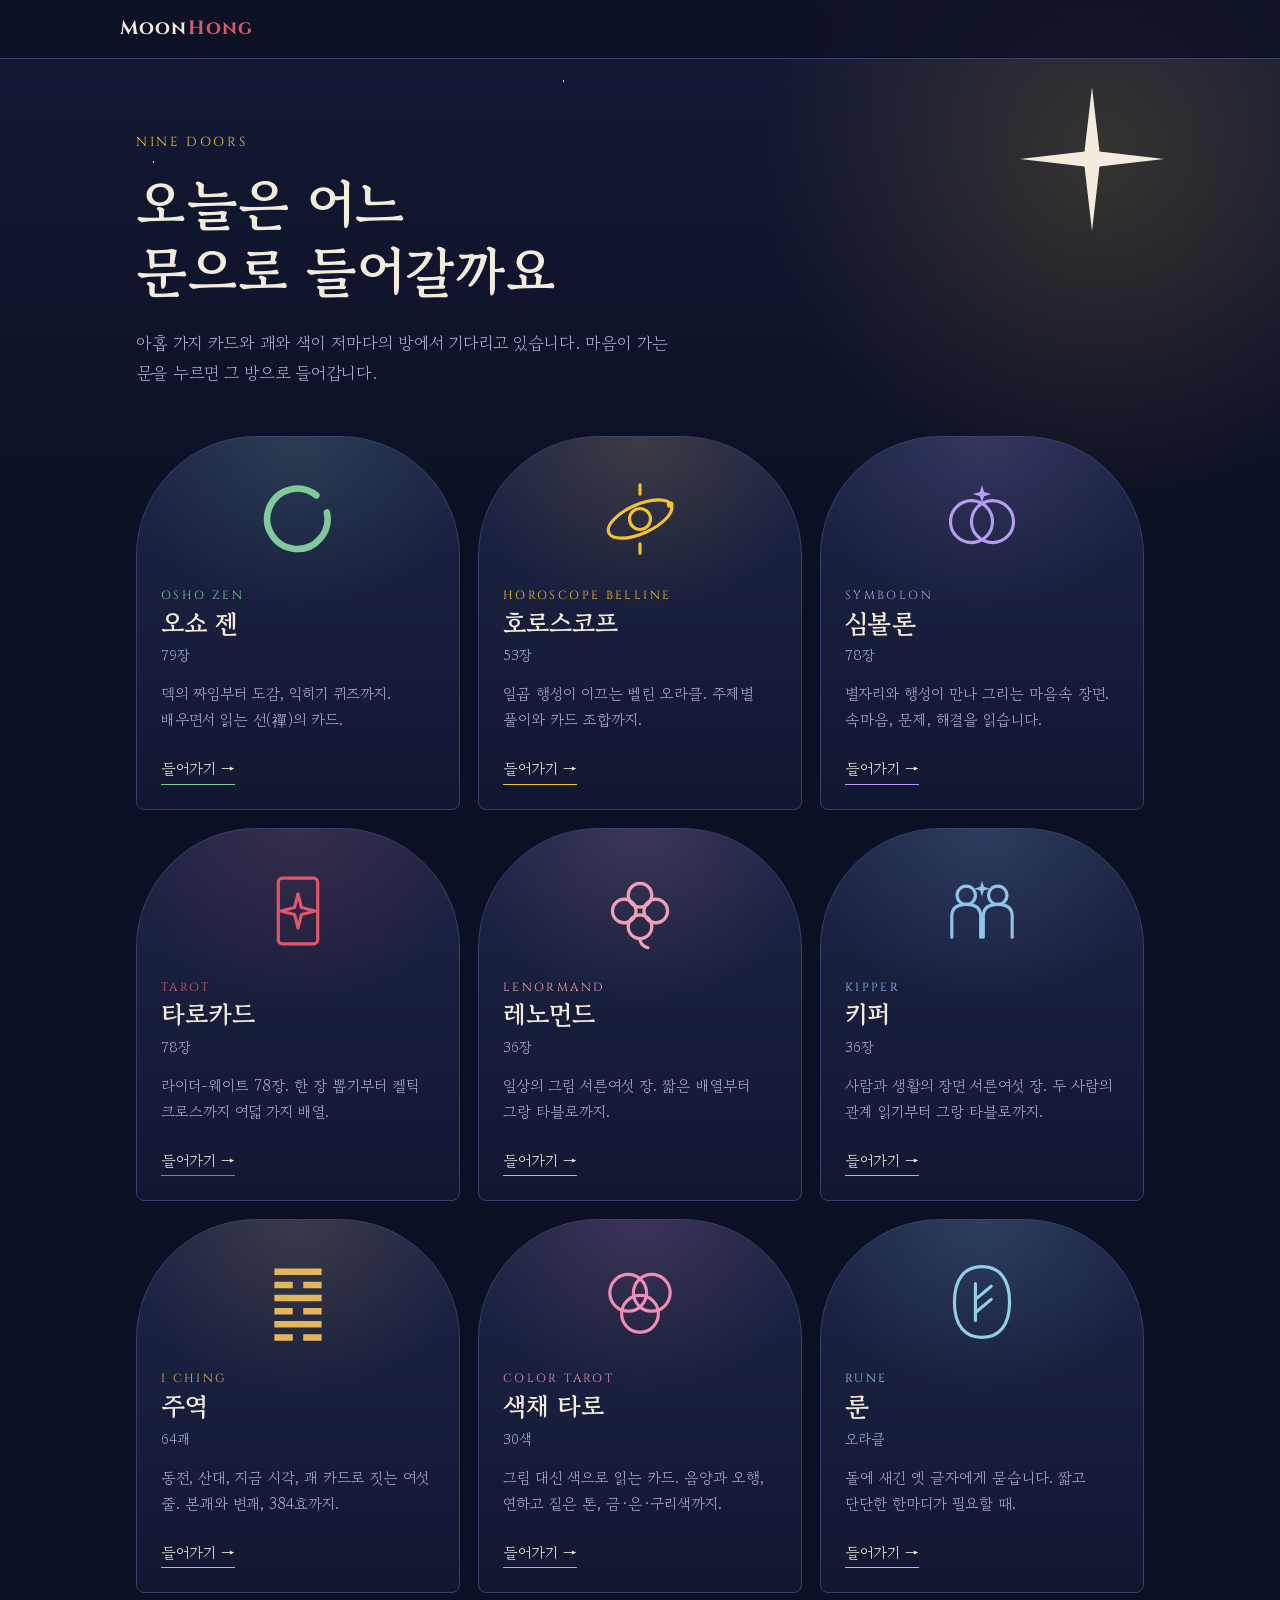
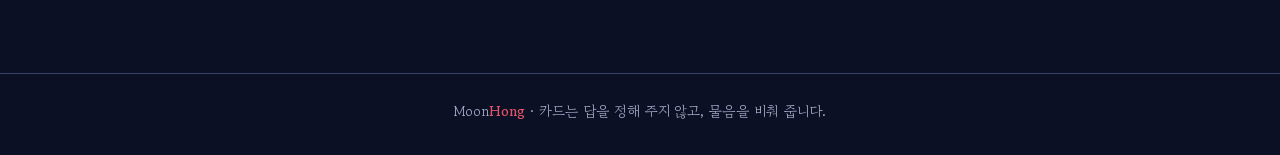
==== index.html @ 24539b1f "Add a ninth door for the color tarot site Co-Authored-By: Claude Opus 5.5 <noreply@anthropic.com>" ====
<!doctype html>
<html lang="ko">
<head>
<meta charset="utf-8">
<meta name="viewport" content="width=device-width, initial-scale=1">
<title>MoonHong</title>
<meta name="description" content="오쇼 젠, 호로스코프, 심볼론, 타로, 레노먼드, 키퍼, 주역, 색채 타로, 룬. MoonHong의 점술 사이트 아홉 곳으로 들어가는 문.">
<link rel="icon" href="favicon.svg" type="image/svg+xml">
<link rel="preconnect" href="https://fonts.googleapis.com">
<link rel="preconnect" href="https://fonts.gstatic.com" crossorigin>
<link href="https://fonts.googleapis.com/css2?family=Cinzel:wght@500;700&family=Gowun+Batang:wght@400;700&display=swap" rel="stylesheet">
<link rel="stylesheet" href="style.css">
</head>
<body>
<div class="sky" aria-hidden="true"></div>

<header class="top">
  <a class="brand" href="./">Moon<b>Hong</b></a>
</header>

<main>
  <section class="intro">
    <p class="eyebrow">Nine Doors</p>
    <h1>오늘은 어느 문으로 들어갈까요</h1>
    <p class="lead">아홉 가지 카드와 괘와 색이 저마다의 방에서 기다리고 있습니다. 마음이 가는 문을 누르면 그 방으로 들어갑니다.</p>
  </section>

  <ul class="doors">
    <li>
      <a class="door" style="--accent: var(--leaf)" href="https://moonhong1164.github.io/MoonHongOshoZen/">
        <svg class="glyph" viewBox="0 0 64 64" aria-hidden="true">
          <path d="M46 14a23 23 0 1 0 8 13" stroke-width="5"/>
        </svg>
        <span class="en">Osho Zen</span>
        <strong>오쇼 젠</strong>
        <span class="count">79장</span>
        <p>덱의 짜임부터 도감, 익히기 퀴즈까지. 배우면서 읽는 선(禪)의 카드.</p>
        <span class="enter">들어가기 <i>→</i></span>
      </a>
    </li>
    <li>
      <a class="door" style="--accent: var(--star)" href="https://moonhong1164.github.io/MoonHongBELLINE/">
        <svg class="glyph" viewBox="0 0 64 64" aria-hidden="true">
          <circle cx="32" cy="32" r="8"/>
          <ellipse cx="32" cy="32" rx="26" ry="11" transform="rotate(-24 32 32)"/>
          <circle cx="55" cy="21" r="2.6" class="fill"/>
          <path d="M32 6v7M32 51v7"/>
        </svg>
        <span class="en">Horoscope Belline</span>
        <strong>호로스코프</strong>
        <span class="count">53장</span>
        <p>일곱 행성이 이끄는 벨린 오라클. 주제별 풀이와 카드 조합까지.</p>
        <span class="enter">들어가기 <i>→</i></span>
      </a>
    </li>
    <li>
      <a class="door" style="--accent: var(--violet)" href="https://moonhong1164.github.io/MoonHongSimbolon/">
        <svg class="glyph" viewBox="0 0 64 64" aria-hidden="true">
          <circle cx="24" cy="34" r="16"/>
          <circle cx="40" cy="34" r="16"/>
          <path d="M32 6l1.6 5.4L39 13l-5.4 1.6L32 20l-1.6-5.4L25 13l5.4-1.6z" class="fill"/>
        </svg>
        <span class="en">Symbolon</span>
        <strong>심볼론</strong>
        <span class="count">78장</span>
        <p>별자리와 행성이 만나 그리는 마음속 장면. 속마음, 문제, 해결을 읽습니다.</p>
        <span class="enter">들어가기 <i>→</i></span>
      </a>
    </li>
    <li>
      <a class="door" style="--accent: var(--hong)" href="https://moonhong1164.github.io/MoonHongUniTarot/">
        <svg class="glyph" viewBox="0 0 64 64" aria-hidden="true">
          <rect x="17" y="7" width="30" height="50" rx="3"/>
          <path d="M32 19l2.6 10.4L45 32l-10.4 2.6L32 45l-2.6-10.4L19 32l10.4-2.6z"/>
        </svg>
        <span class="en">Tarot</span>
        <strong>타로카드</strong>
        <span class="count">78장</span>
        <p>라이더-웨이트 78장. 한 장 뽑기부터 켈틱 크로스까지 여덟 가지 배열.</p>
        <span class="enter">들어가기 <i>→</i></span>
      </a>
    </li>
    <li>
      <a class="door" style="--accent: var(--rose)" href="https://moonhong1164.github.io/MoonHongLENORMAND/">
        <svg class="glyph" viewBox="0 0 64 64" aria-hidden="true">
          <circle cx="32" cy="20" r="9"/>
          <circle cx="20" cy="32" r="9"/>
          <circle cx="44" cy="32" r="9"/>
          <circle cx="32" cy="44" r="9"/>
          <path d="M32 53c0 4 2 6 6 7"/>
        </svg>
        <span class="en">Lenormand</span>
        <strong>레노먼드</strong>
        <span class="count">36장</span>
        <p>일상의 그림 서른여섯 장. 짧은 배열부터 그랑 타블로까지.</p>
        <span class="enter">들어가기 <i>→</i></span>
      </a>
    </li>
    <li>
      <a class="door" style="--accent: #8fc3ea" href="https://moonhong1164.github.io/MoonHongKIPPER/">
        <svg class="glyph" viewBox="0 0 64 64" aria-hidden="true">
          <circle cx="20" cy="20" r="7"/>
          <path d="M9 52V36q0-9 11-9t11 9v16"/>
          <circle cx="44" cy="20" r="7"/>
          <path d="M33 52V36q0-9 11-9t11 9v16"/>
          <path d="M32 9l1.4 4.6L38 15l-4.6 1.4L32 21l-1.4-4.6L26 15l4.6-1.4z" class="fill"/>
        </svg>
        <span class="en">Kipper</span>
        <strong>키퍼</strong>
        <span class="count">36장</span>
        <p>사람과 생활의 장면 서른여섯 장. 두 사람의 관계 읽기부터 그랑 타블로까지.</p>
        <span class="enter">들어가기 <i>→</i></span>
      </a>
    </li>
    <li>
      <a class="door" style="--accent: #e3b65a" href="https://moonhong1164.github.io/MoonHongICHING/">
        <svg class="glyph" viewBox="0 0 64 64" aria-hidden="true">
          <path d="M14 9h36M14 19h14M36 19h14M14 29h36M14 39h14M36 39h14M14 49h36M14 59h14M36 59h14" stroke-width="5" stroke-linecap="butt"/>
        </svg>
        <span class="en">I Ching</span>
        <strong>주역</strong>
        <span class="count">64괘</span>
        <p>동전, 산대, 지금 시각, 괘 카드로 짓는 여섯 줄. 본괘와 변괘, 384효까지.</p>
        <span class="enter">들어가기 <i>→</i></span>
      </a>
    </li>
    <li>
      <a class="door" style="--accent: #f08fb4" href="https://moonhong1164.github.io/MoonHongColor/">
        <svg class="glyph" viewBox="0 0 64 64" aria-hidden="true">
          <circle cx="23" cy="25" r="14"/>
          <circle cx="41" cy="25" r="14"/>
          <circle cx="32" cy="41" r="14"/>
        </svg>
        <span class="en">Color Tarot</span>
        <strong>색채 타로</strong>
        <span class="count">30색</span>
        <p>그림 대신 색으로 읽는 카드. 음양과 오행, 연하고 짙은 톤, 금·은·구리색까지.</p>
        <span class="enter">들어가기 <i>→</i></span>
      </a>
    </li>
    <li>
      <a class="door" style="--accent: var(--ice)" href="https://moonhong1164.github.io/MoonHongRUNE/">
        <svg class="glyph" viewBox="0 0 64 64" aria-hidden="true">
          <path d="M32 5c13 0 21 9 21 27S45 59 32 59 11 50 11 32 19 5 32 5z"/>
          <path d="M27 46V18M27 30l12-10M27 40l12-10"/>
        </svg>
        <span class="en">Rune</span>
        <strong>룬</strong>
        <span class="count">오라클</span>
        <p>돌에 새긴 옛 글자에게 묻습니다. 짧고 단단한 한마디가 필요할 때.</p>
        <span class="enter">들어가기 <i>→</i></span>
      </a>
    </li>
  </ul>
</main>

<footer class="foot">
  <p>Moon<b>Hong</b> · 카드는 답을 정해 주지 않고, 물음을 비춰 줍니다.</p>
</footer>
</body>
</html>
---- style.css ----
/* MoonHong 허브
 * 일곱 카드 사이트로 들어가는 문. 바탕과 글꼴은 MoonHong 시리즈의 밤하늘을 그대로 쓴다.
 */
:root {
  color-scheme: dark;
  --ink: #0c1024;
  --night: #141a36;
  --slate: #1f274a;
  --line: #36406a;
  --mist: #a9b0cf;
  --paper: #f3ecdc;
  --star: #f2c230;
  --hong: #e0566a;
  --leaf: #7fc99a;
  --violet: #b59cf0;
  --rose: #f0a0b8;
  --ice: #8fd0e8;

  --display: "Cinzel", "Gowun Batang", "Nanum Myeongjo", serif;
  --body: "Gowun Batang", "Nanum Myeongjo", "Batang", "Apple SD Gothic Neo", serif;
  --wrap: 1040px;
}

*, *::before, *::after { box-sizing: border-box; }

body {
  margin: 0; min-height: 100vh; display: flex; flex-direction: column;
  background: var(--ink); color: var(--paper);
  font-family: var(--body); font-size: 17px; line-height: 1.75;
  word-break: keep-all; overflow-wrap: anywhere; -webkit-font-smoothing: antialiased;
}

/* 밤하늘: 오른쪽 위의 네 갈래 별 */
.sky {
  position: absolute; top: 0; left: 0; right: 0; height: 900px; z-index: -1; pointer-events: none;
  background:
    url("data:image/svg+xml,%3Csvg xmlns='http://www.w3.org/2000/svg' viewBox='0 0 100 100'%3E%3Cpath d='M50 2l5 43 43 5-43 5-5 43-5-43-43-5 43-5z' fill='%23f3ecdc'/%3E%3C/svg%3E") right 10% top 84px / 150px 150px no-repeat,
    radial-gradient(circle at 86% 160px, rgba(242, 194, 48, .16) 0, transparent 340px),
    radial-gradient(1.2px 1.2px at 12% 18%, var(--paper) 50%, transparent 51%),
    radial-gradient(1px 1px at 27% 62%, var(--mist) 50%, transparent 51%),
    radial-gradient(1.4px 1.4px at 44% 9%, var(--paper) 50%, transparent 51%),
    radial-gradient(1px 1px at 58% 41%, var(--mist) 50%, transparent 51%),
    radial-gradient(1.2px 1.2px at 71% 77%, var(--paper) 50%, transparent 51%),
    radial-gradient(1px 1px at 8% 84%, var(--mist) 50%, transparent 51%),
    linear-gradient(180deg, var(--night), var(--ink) 60%);
}

a { color: inherit; }
:focus-visible { outline: 2px solid var(--star); outline-offset: 3px; border-radius: 4px; }

.top {
  padding: 12px max(16px, calc((100vw - var(--wrap)) / 2));
  border-bottom: 1px solid var(--line);
  background: rgba(12, 16, 36, .84);
}
.brand { font-family: var(--display); font-weight: 700; font-size: 1.2rem; letter-spacing: .06em; text-decoration: none; }
.brand b, .foot b { color: var(--hong); font-weight: 700; }

main { width: 100%; max-width: var(--wrap); margin: 0 auto; padding: 0 16px 80px; flex: 1; }

.intro { padding: 72px 0 48px; }
.eyebrow { margin: 0 0 16px; font-family: var(--display); font-size: .82rem; letter-spacing: .2em; text-transform: uppercase; color: var(--star); }
h1 { margin: 0 0 24px; font-size: clamp(2rem, 6vw, 3.4rem); line-height: 1.24; font-weight: 700; text-wrap: balance; max-width: 11em; }
.lead { margin: 0; max-width: 32em; color: var(--mist); }

/* ── 일곱 문 ──────────────────────── */
.doors { list-style: none; margin: 0; padding: 0; display: grid; grid-template-columns: repeat(3, minmax(0, 1fr)); gap: 18px; }
.doors li { display: flex; }

.door {
  position: relative; flex: 1; display: flex; flex-direction: column; align-items: flex-start;
  padding: 28px 24px 24px; text-decoration: none; overflow: hidden;
  border: 1px solid var(--line); border-radius: 120px 120px 8px 8px;
  background: linear-gradient(180deg, rgba(31, 39, 74, .9), rgba(20, 26, 54, .7));
  transition: border-color .25s, transform .25s, box-shadow .25s;
}
.door::before {
  content: ""; position: absolute; inset: 0 0 auto; height: 200px; pointer-events: none;
  background: radial-gradient(circle at 50% 0, color-mix(in srgb, var(--accent) 26%, transparent), transparent 70%);
  opacity: .55; transition: opacity .25s;
}
.door:hover, .door:focus-visible {
  border-color: var(--accent); transform: translateY(-4px);
  box-shadow: 0 18px 40px -22px var(--accent);
}
.door:hover::before, .door:focus-visible::before { opacity: 1; }

.glyph {
  position: relative; align-self: center; width: 84px; height: 84px; margin: 12px 0 24px;
  fill: none; stroke: var(--accent); stroke-width: 2.4; stroke-linecap: round; stroke-linejoin: round;
}
.glyph .fill { fill: var(--accent); stroke: none; }

.en { font-family: var(--display); font-size: .74rem; letter-spacing: .2em; text-transform: uppercase; color: var(--accent); }
.door strong { font-size: 1.6rem; line-height: 1.35; }
.count { margin-top: 2px; font-size: .9rem; color: var(--mist); }
.door p { margin: 14px 0 22px; font-size: .95rem; line-height: 1.7; color: var(--mist); }
.enter { margin-top: auto; font-size: .95rem; color: var(--paper); border-bottom: 1px solid var(--accent); padding-bottom: 2px; }
.enter i { display: inline-block; font-style: normal; transition: transform .25s; }
.door:hover .enter i, .door:focus-visible .enter i { transform: translateX(5px); }

.foot { padding: 24px 16px 32px; text-align: center; font-size: .9rem; color: var(--mist); border-top: 1px solid var(--line); }
.foot p { margin: 0; }

@media (max-width: 860px) { .doors { grid-template-columns: repeat(2, minmax(0, 1fr)); } }
@media (max-width: 540px) {
  .intro { padding: 48px 0 36px; }
  .doors { grid-template-columns: 1fr; }
  .door { border-radius: 8px; flex-direction: row; flex-wrap: wrap; align-items: center; column-gap: 16px; padding: 20px; }
  .glyph { width: 56px; height: 56px; margin: 0; grid-row: span 2; }
  .door .en, .door .count { display: none; }
  .door p { flex-basis: 100%; margin: 12px 0 14px; }
  .enter { margin-top: 0; }
}
@media (prefers-reduced-motion: reduce) { .door, .enter i { transition: none; } .door:hover { transform: none; } }
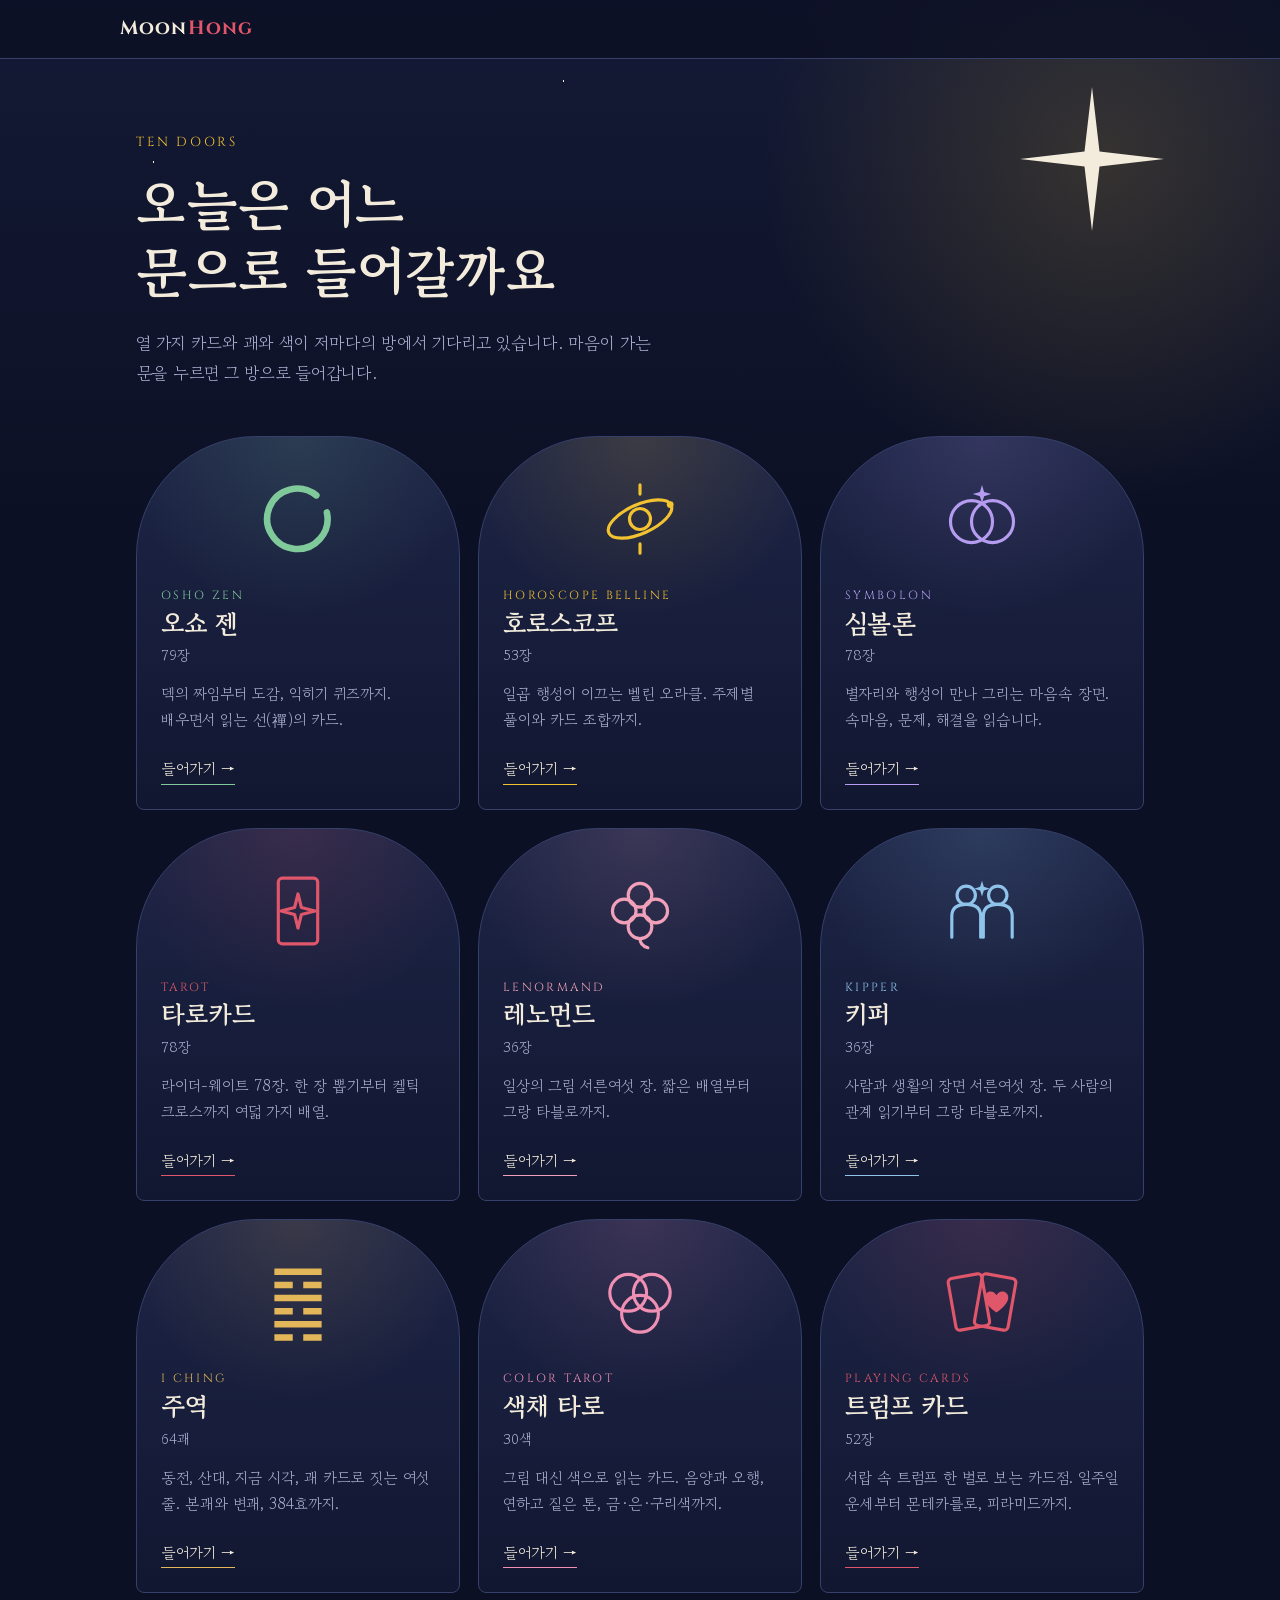
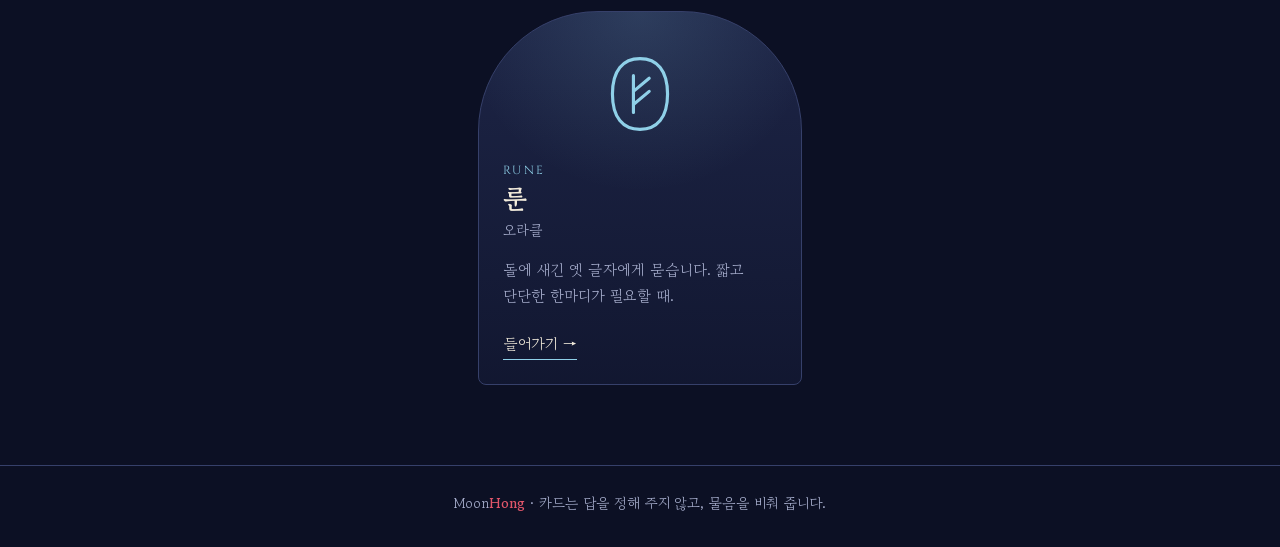
==== commit 0c113d27: "Add a tenth door for the playing-card site Center a lone last door when the grid has three columns. " ====
--- a/index.html
+++ b/index.html
@@ -4,7 +4,7 @@
 <meta charset="utf-8">
 <meta name="viewport" content="width=device-width, initial-scale=1">
 <title>MoonHong</title>
-<meta name="description" content="오쇼 젠, 호로스코프, 심볼론, 타로, 레노먼드, 키퍼, 주역, 색채 타로, 룬. MoonHong의 점술 사이트 아홉 곳으로 들어가는 문.">
+<meta name="description" content="오쇼 젠, 호로스코프, 심볼론, 타로, 레노먼드, 키퍼, 주역, 색채 타로, 트럼프 카드, 룬. MoonHong의 점술 사이트 열 곳으로 들어가는 문.">
 <link rel="icon" href="favicon.svg" type="image/svg+xml">
 <link rel="preconnect" href="https://fonts.googleapis.com">
 <link rel="preconnect" href="https://fonts.gstatic.com" crossorigin>
@@ -20,9 +20,9 @@
 
 <main>
   <section class="intro">
-    <p class="eyebrow">Nine Doors</p>
+    <p class="eyebrow">Ten Doors</p>
     <h1>오늘은 어느 문으로 들어갈까요</h1>
-    <p class="lead">아홉 가지 카드와 괘와 색이 저마다의 방에서 기다리고 있습니다. 마음이 가는 문을 누르면 그 방으로 들어갑니다.</p>
+    <p class="lead">열 가지 카드와 괘와 색이 저마다의 방에서 기다리고 있습니다. 마음이 가는 문을 누르면 그 방으로 들어갑니다.</p>
   </section>
 
   <ul class="doors">
@@ -139,6 +139,20 @@
       </a>
     </li>
     <li>
+      <a class="door" style="--accent: #e0566a" href="https://moonhong1164.github.io/MoonHongTRUMP/">
+        <svg class="glyph" viewBox="0 0 64 64" aria-hidden="true">
+          <rect x="9" y="12" width="26" height="40" rx="3" transform="rotate(-10 22 32)"/>
+          <rect x="29" y="12" width="26" height="40" rx="3" transform="rotate(10 42 32)"/>
+          <path d="M43 40c-6-4.5-9-8-9-11.5 0-2.5 2-4.5 4.5-4.5 2 0 3.6 1.2 4.5 2.8.9-1.6 2.5-2.8 4.5-2.8 2.5 0 4.5 2 4.5 4.5 0 3.5-3 7-9 11.5z" class="fill"/>
+        </svg>
+        <span class="en">Playing Cards</span>
+        <strong>트럼프 카드</strong>
+        <span class="count">52장</span>
+        <p>서랍 속 트럼프 한 벌로 보는 카드점. 일주일 운세부터 몬테카를로, 피라미드까지.</p>
+        <span class="enter">들어가기 <i>→</i></span>
+      </a>
+    </li>
+    <li>
       <a class="door" style="--accent: var(--ice)" href="https://moonhong1164.github.io/MoonHongRUNE/">
         <svg class="glyph" viewBox="0 0 64 64" aria-hidden="true">
           <path d="M32 5c13 0 21 9 21 27S45 59 32 59 11 50 11 32 19 5 32 5z"/>
--- a/style.css
+++ b/style.css
@@ -66,6 +66,8 @@
 /* ── 일곱 문 ──────────────────────── */
 .doors { list-style: none; margin: 0; padding: 0; display: grid; grid-template-columns: repeat(3, minmax(0, 1fr)); gap: 18px; }
 .doors li { display: flex; }
+/* 세 칸 줄에서 마지막 문이 혼자 남으면 가운데에 둔다 */
+@media (min-width: 861px) { .doors li:last-child:nth-child(3n + 1) { grid-column: 2; } }
 
 .door {
   position: relative; flex: 1; display: flex; flex-direction: column; align-items: flex-start;
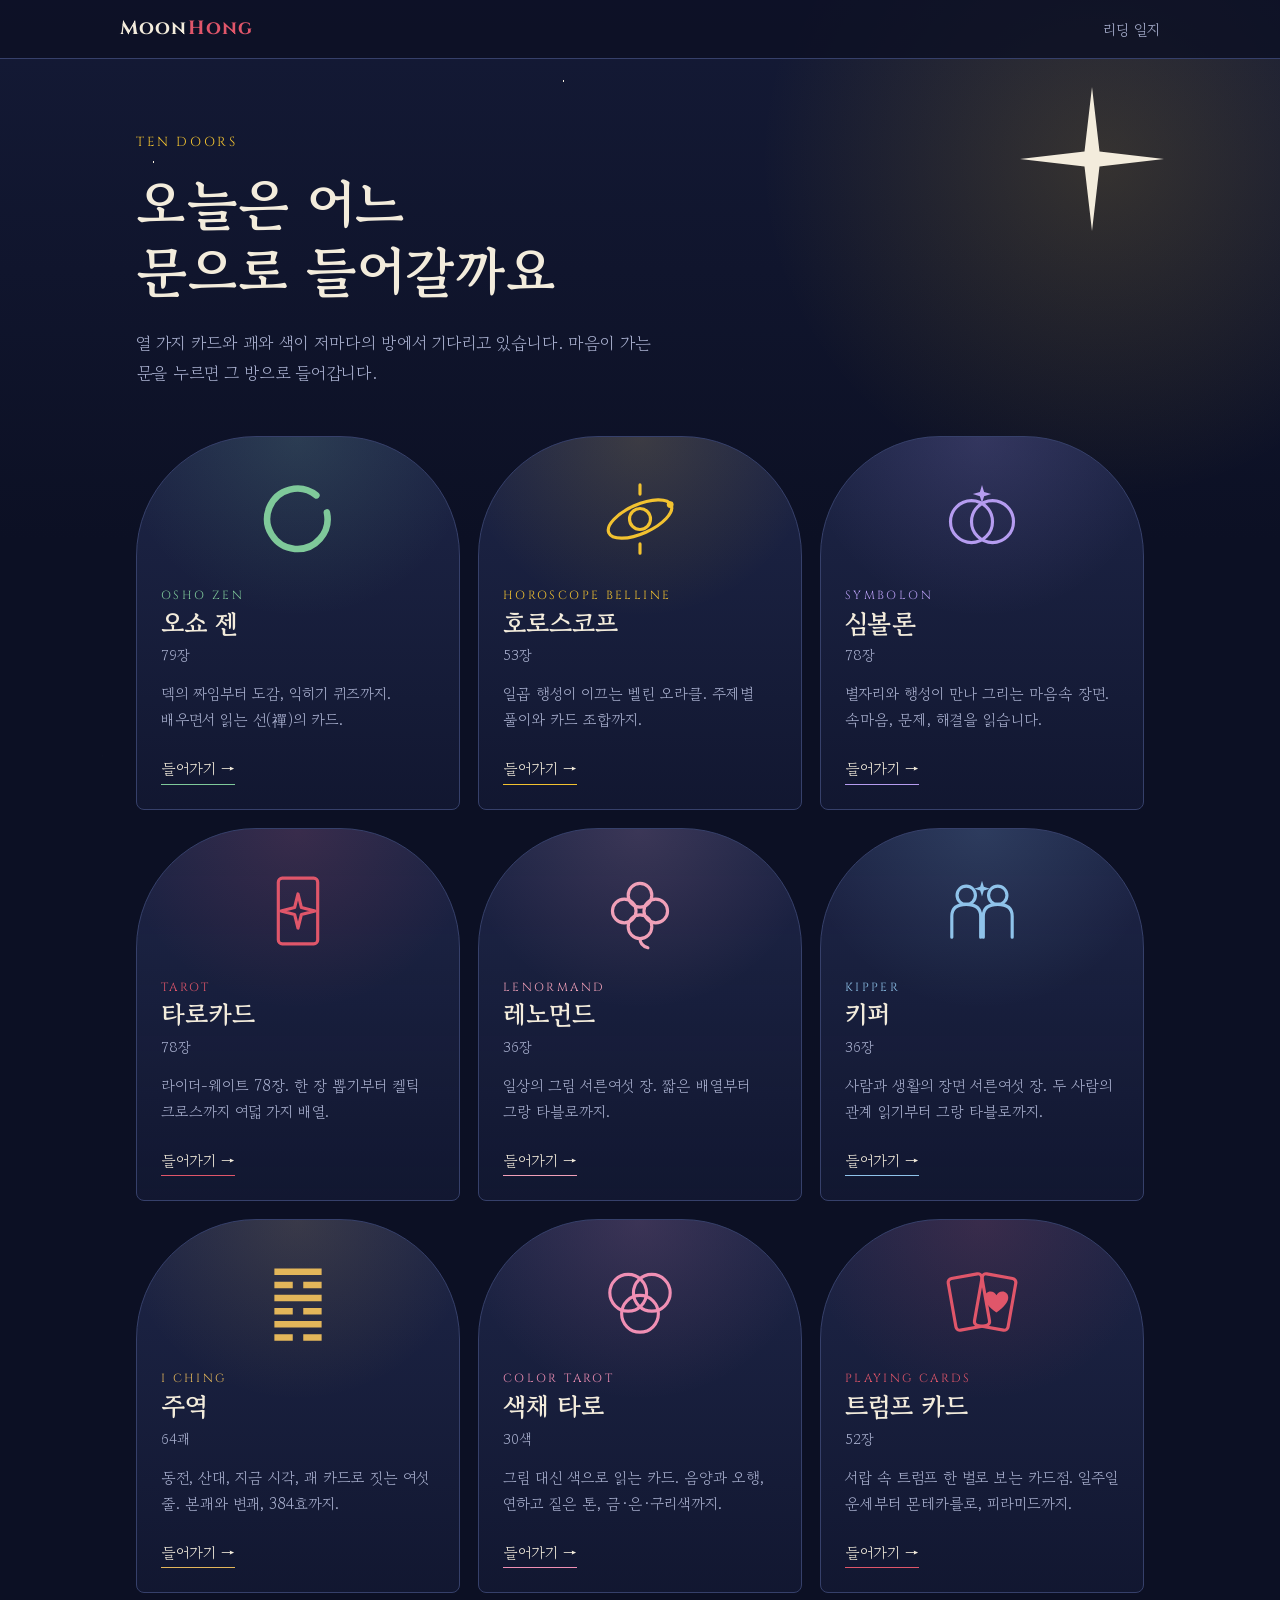
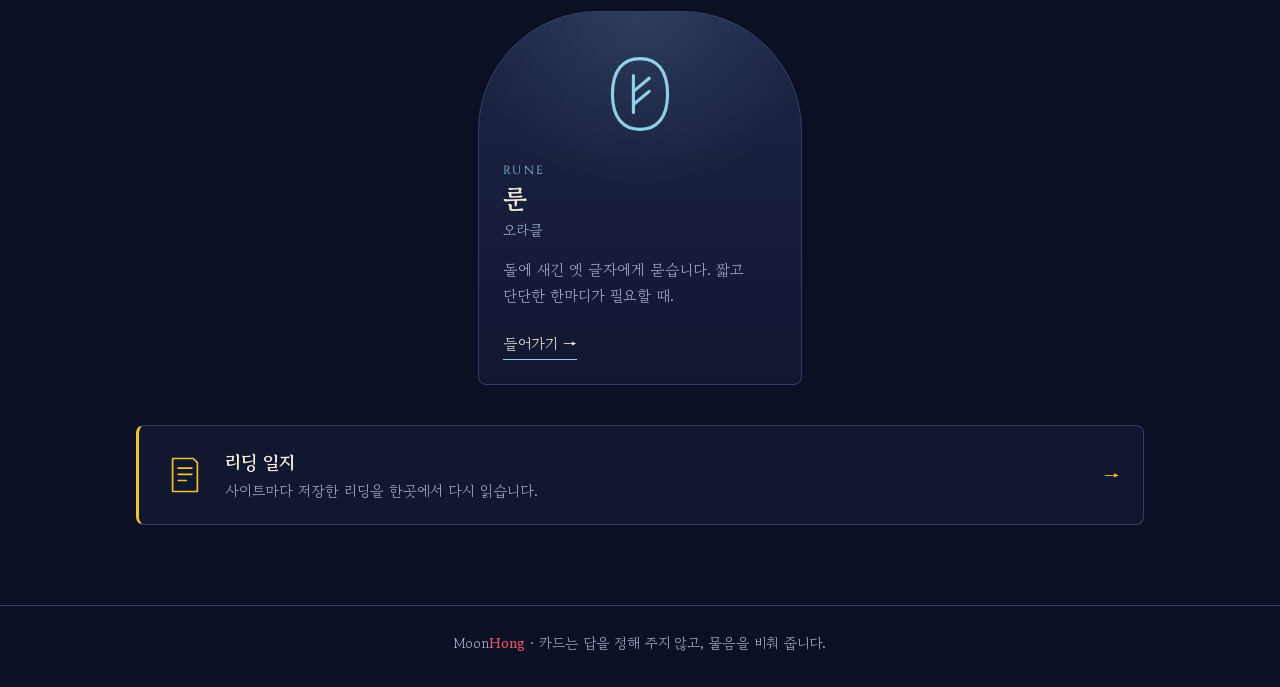
==== commit 983d48b0: "Add a shared reading journal for all MoonHong sites journal.js keeps every reading under one localSt" ====
--- a/index.html
+++ b/index.html
@@ -16,6 +16,9 @@
 
 <header class="top">
   <a class="brand" href="./">Moon<b>Hong</b></a>
+  <nav aria-label="주요 메뉴">
+    <a href="journal.html">리딩 일지</a>
+  </nav>
 </header>
 
 <main>
@@ -166,6 +169,15 @@
       </a>
     </li>
   </ul>
+
+  <a class="journal-link" href="journal.html">
+    <svg viewBox="0 0 64 64" aria-hidden="true">
+      <path d="M14 8h30l6 6v42H14z"/>
+      <path d="M22 22h20M22 31h20M22 40h12"/>
+    </svg>
+    <span><strong>리딩 일지</strong><small>사이트마다 저장한 리딩을 한곳에서 다시 읽습니다.</small></span>
+    <i>→</i>
+  </a>
 </main>
 
 <footer class="foot">
--- a/style.css
+++ b/style.css
@@ -22,6 +22,7 @@
 }
 
 *, *::before, *::after { box-sizing: border-box; }
+[hidden] { display: none !important; }
 
 body {
   margin: 0; min-height: 100vh; display: flex; flex-direction: column;
@@ -49,11 +50,15 @@
 :focus-visible { outline: 2px solid var(--star); outline-offset: 3px; border-radius: 4px; }
 
 .top {
+  display: flex; align-items: center; justify-content: space-between; gap: 8px 16px; flex-wrap: wrap;
   padding: 12px max(16px, calc((100vw - var(--wrap)) / 2));
   border-bottom: 1px solid var(--line);
   background: rgba(12, 16, 36, .84);
 }
 .brand { font-family: var(--display); font-weight: 700; font-size: 1.2rem; letter-spacing: .06em; text-decoration: none; }
+.top nav { display: flex; gap: 18px; }
+.top nav a { text-decoration: none; color: var(--mist); font-size: .95rem; }
+.top nav a:hover, .top nav a[aria-current] { color: var(--paper); }
 .brand b, .foot b { color: var(--hong); font-weight: 700; }
 
 main { width: 100%; max-width: var(--wrap); margin: 0 auto; padding: 0 16px 80px; flex: 1; }
@@ -101,6 +106,71 @@
 .enter i { display: inline-block; font-style: normal; transition: transform .25s; }
 .door:hover .enter i, .door:focus-visible .enter i { transform: translateX(5px); }
 
+/* 문 아래, 일지로 가는 줄 */
+.journal-link {
+  display: flex; align-items: center; gap: 18px; margin-top: 40px; padding: 20px 24px; text-decoration: none;
+  border: 1px solid var(--line); border-left: 3px solid var(--star); border-radius: 8px;
+  background: rgba(20, 26, 54, .7); transition: border-color .25s;
+}
+.journal-link:hover, .journal-link:focus-visible { border-color: var(--star); }
+.journal-link svg { flex: none; width: 44px; height: 44px; fill: none; stroke: var(--star); stroke-width: 2.4; stroke-linecap: round; stroke-linejoin: round; }
+.journal-link span { display: flex; flex-direction: column; }
+.journal-link strong { font-size: 1.15rem; }
+.journal-link small { color: var(--mist); font-size: .92rem; }
+.journal-link i { margin-left: auto; font-style: normal; color: var(--star); transition: transform .25s; }
+.journal-link:hover i { transform: translateX(5px); }
+
+/* ── 리딩 일지 ───────────────────── */
+.intro-journal { padding-bottom: 36px; }
+.ghost, .chip, .del { font: inherit; cursor: pointer; }
+.ghost {
+  display: inline-block; padding: 9px 22px; border-radius: 999px; line-height: 1.3; text-decoration: none;
+  font-size: .95rem; color: var(--paper); background: transparent; border: 1px solid var(--line);
+}
+.ghost:hover { border-color: var(--paper); }
+.ghost:disabled { opacity: .4; cursor: default; border-color: var(--line); }
+
+.journal-bar { display: flex; flex-wrap: wrap; align-items: center; justify-content: space-between; gap: 16px; }
+.chips { display: flex; flex-wrap: wrap; gap: 8px; }
+.chip { padding: 6px 14px; border-radius: 999px; font-size: .9rem; color: var(--mist); background: transparent; border: 1px solid var(--line); }
+.chip span { opacity: .6; margin-left: 2px; }
+.chip:hover { color: var(--paper); }
+.chip.is-on { color: var(--ink); background: var(--star); border-color: var(--star); font-weight: 700; }
+.chip.is-on span { opacity: .75; }
+.backup { display: flex; gap: 10px; margin-left: auto; }
+.notice { min-height: 1.75em; margin: 14px 0 10px; font-size: .92rem; color: var(--leaf); }
+.notice.is-bad { color: var(--hong); }
+
+.entries { list-style: none; margin: 0; padding: 0; display: flex; flex-direction: column; gap: 16px; }
+.entry {
+  padding: 22px 24px 18px; border: 1px solid var(--line); border-left: 3px solid var(--accent); border-radius: 8px;
+  background: linear-gradient(180deg, rgba(31, 39, 74, .9), rgba(20, 26, 54, .7));
+}
+.entry-head { display: flex; flex-wrap: wrap; align-items: baseline; gap: 4px 12px; }
+.entry-head .deck { color: var(--accent); font-weight: 700; }
+.entry-head .spread { font-size: .92rem; color: var(--paper); }
+.entry-head .spread::before { content: "·"; margin-right: 12px; color: var(--mist); }
+.entry-head time { margin-left: auto; font-size: .85rem; color: var(--mist); }
+.entry .q { margin: 10px 0 14px; font-size: 1.15rem; line-height: 1.55; }
+.entry .q.is-none { color: var(--mist); font-size: 1rem; }
+.drawn { list-style: none; margin: 0; padding: 0; display: flex; flex-wrap: wrap; gap: 8px; }
+.drawn li { display: inline-flex; align-items: baseline; gap: 6px; padding: 5px 12px; border-radius: 6px; background: rgba(12, 16, 36, .6); border: 1px solid var(--line); font-size: .92rem; }
+.c-pos { color: var(--mist); font-size: .82rem; }
+.c-ori { font-size: .78rem; color: var(--leaf); }
+.c-ori.is-reversed { color: var(--hong); }
+.memo { margin: 14px 0 0; padding: 12px 16px; border-left: 2px solid var(--line); color: var(--mist); font-size: .95rem; white-space: pre-wrap; }
+.entry-foot { display: flex; align-items: center; justify-content: space-between; gap: 12px; margin-top: 14px; font-size: .88rem; }
+.entry-foot a { color: var(--mist); text-underline-offset: 3px; }
+.entry-foot a:hover { color: var(--paper); }
+.del { margin-left: auto; padding: 4px 12px; border-radius: 999px; color: var(--mist); background: transparent; border: 1px solid transparent; }
+.del:hover { color: var(--hong); border-color: var(--hong); }
+
+.empty { padding: 48px 16px; text-align: center; color: var(--mist); border: 1px dashed var(--line); border-radius: 8px; }
+.empty svg { width: 52px; height: 52px; fill: none; stroke: var(--star); stroke-width: 2.4; }
+.empty p { margin: 6px 0; }
+.empty strong { color: var(--paper); }
+.empty .ghost { margin-top: 18px; }
+
 .foot { padding: 24px 16px 32px; text-align: center; font-size: .9rem; color: var(--mist); border-top: 1px solid var(--line); }
 .foot p { margin: 0; }
 
@@ -113,5 +183,9 @@
   .door .en, .door .count { display: none; }
   .door p { flex-basis: 100%; margin: 12px 0 14px; }
   .enter { margin-top: 0; }
+  .journal-link { padding: 16px 18px; gap: 14px; }
+  .backup { margin-left: 0; }
+  .entry { padding: 18px 16px 14px; }
+  .entry-head time { margin-left: 0; flex-basis: 100%; }
 }
 @media (prefers-reduced-motion: reduce) { .door, .enter i { transition: none; } .door:hover { transform: none; } }
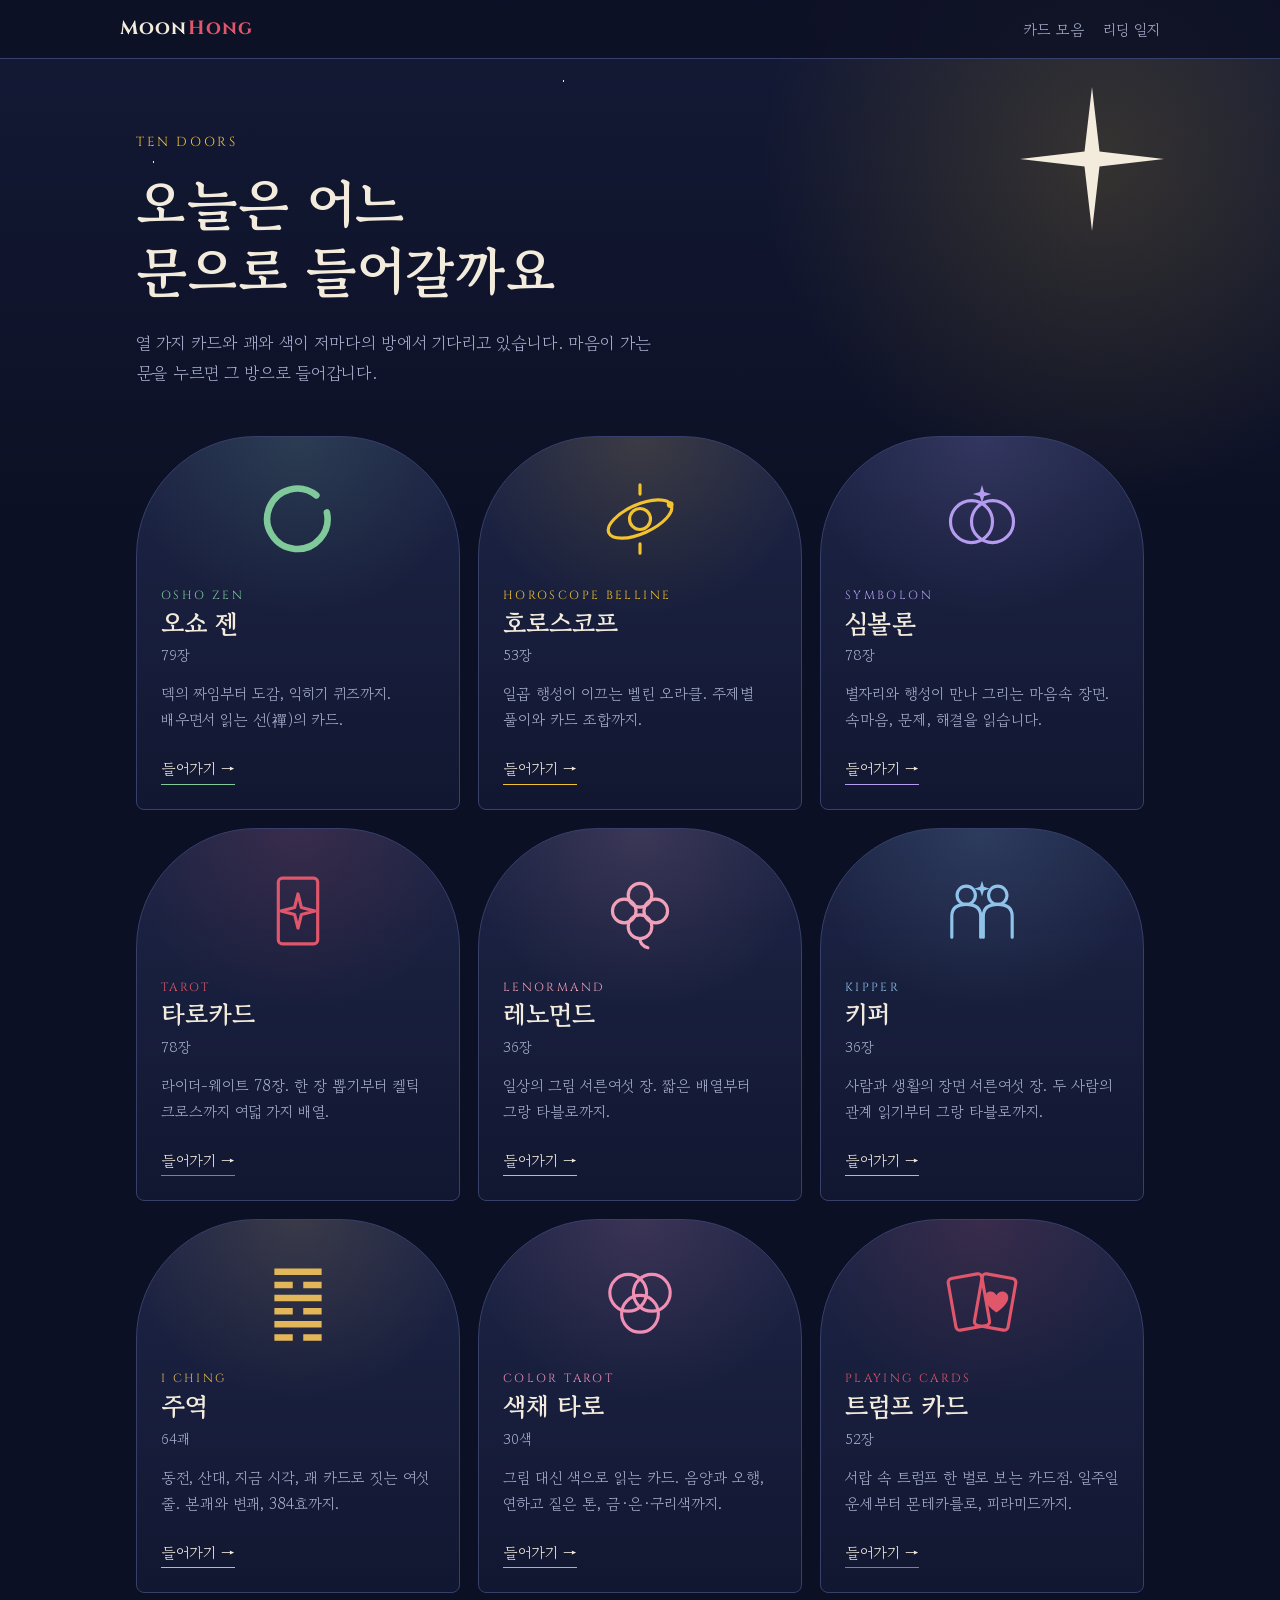
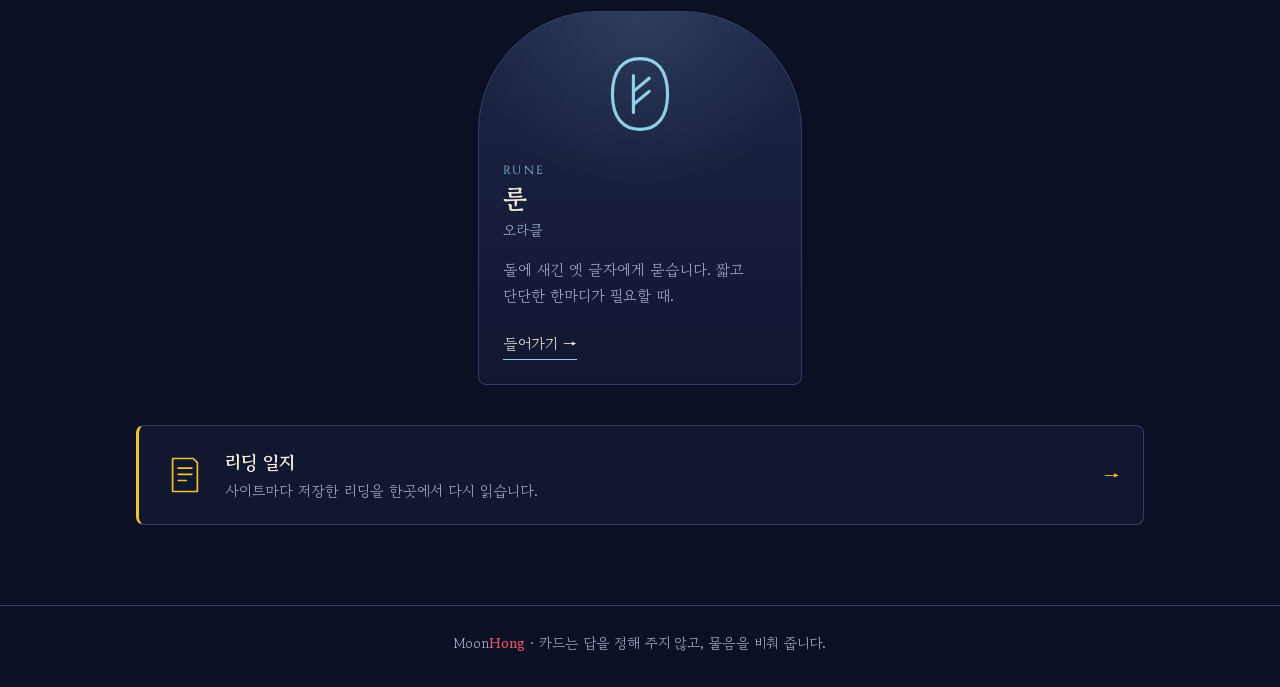
==== commit 591c7075: "Add a card collection page that gathers every site's cards.json cards.html loads the ten cards.json " ====
--- a/index.html
+++ b/index.html
@@ -17,6 +17,7 @@
 <header class="top">
   <a class="brand" href="./">Moon<b>Hong</b></a>
   <nav aria-label="주요 메뉴">
+    <a href="cards.html">카드 모음</a>
     <a href="journal.html">리딩 일지</a>
   </nav>
 </header>
--- a/style.css
+++ b/style.css
@@ -171,6 +171,55 @@
 .empty strong { color: var(--paper); }
 .empty .ghost { margin-top: 18px; }
 
+/* ── 카드 모음 ───────────────────── */
+.finder { display: flex; flex-direction: column; gap: 16px; }
+.search { display: flex; align-items: center; gap: 10px; max-width: 34em; padding: 0 2px; border-bottom: 1px solid var(--line); }
+.search:focus-within { border-bottom-color: var(--star); }
+.search svg { flex: none; width: 20px; height: 20px; fill: none; stroke: var(--mist); stroke-width: 2; stroke-linecap: round; }
+.search input { flex: 1; min-width: 0; padding: 12px 0; font: inherit; color: var(--paper); background: transparent; border: 0; }
+.search input:focus { outline: 0; }
+.search input::placeholder { color: var(--mist); opacity: .55; }
+.notice.is-quiet { color: var(--mist); }
+.notice.is-quiet.is-bad { color: var(--hong); }
+
+.deck-grid { list-style: none; margin: 0; padding: 0; display: grid; grid-template-columns: repeat(auto-fill, minmax(132px, 1fr)); gap: 22px 16px; }
+.deck-grid li { display: flex; }
+.deck-card {
+  flex: 1; display: flex; flex-direction: column; align-items: flex-start; gap: 2px; padding: 0; text-align: left;
+  font: inherit; color: var(--paper); background: none; border: 0; cursor: pointer;
+}
+.art {
+  position: relative; width: 100%; aspect-ratio: 3 / 5; margin-bottom: 8px; overflow: hidden;
+  border: 1px solid var(--line); border-radius: 6px; background: var(--night);
+  transition: border-color .2s, transform .2s, box-shadow .2s;
+}
+.art img { width: 100%; height: 100%; object-fit: cover; display: block; }
+.art.is-blank {
+  display: grid; place-items: center;
+  background: radial-gradient(circle at 50% 38%, color-mix(in srgb, var(--accent) 34%, transparent), transparent 70%), linear-gradient(180deg, var(--slate), var(--night));
+}
+.no-art { font-size: 1.7rem; font-weight: 700; color: var(--accent); letter-spacing: .04em; }
+.deck-card:hover .art, .deck-card:focus-visible .art { border-color: var(--accent); transform: translateY(-3px); box-shadow: 0 14px 30px -18px var(--accent); }
+.dc-deck { font-size: .76rem; color: var(--accent); }
+.deck-card strong { font-size: 1rem; line-height: 1.4; }
+.dc-kw { font-size: .8rem; line-height: 1.5; color: var(--mist); }
+
+.card-sheet {
+  width: min(560px, calc(100vw - 32px)); max-height: calc(100vh - 48px); padding: 32px 28px 28px;
+  color: var(--paper); background: var(--night); border: 1px solid var(--line); border-radius: 10px;
+}
+.card-sheet::backdrop { background: rgba(6, 8, 20, .72); }
+.sheet-close { position: absolute; top: 10px; right: 12px; width: 36px; height: 36px; font: inherit; font-size: 1.5rem; line-height: 1; color: var(--mist); background: none; border: 0; cursor: pointer; }
+.sheet-close:hover { color: var(--paper); }
+.sheet-head { display: grid; grid-template-columns: 120px minmax(0, 1fr); gap: 20px; align-items: end; }
+.sheet-head .art { margin: 0; }
+.sheet-head .no-art { font-size: 2.2rem; }
+.sheet-head .dc-deck { margin: 0 0 4px; font-size: .88rem; }
+.sheet-head h2 { margin: 0; font-size: 1.6rem; line-height: 1.3; }
+.sheet-meaning { margin: 22px 0 0; line-height: 1.75; }
+.sheet-kw { list-style: none; margin: 18px 0 24px; padding: 0; display: flex; flex-wrap: wrap; gap: 6px; }
+.sheet-kw li { padding: 3px 12px; font-size: .88rem; color: var(--mist); border: 1px solid var(--line); border-radius: 999px; }
+
 .foot { padding: 24px 16px 32px; text-align: center; font-size: .9rem; color: var(--mist); border-top: 1px solid var(--line); }
 .foot p { margin: 0; }
 
@@ -187,5 +236,10 @@
   .backup { margin-left: 0; }
   .entry { padding: 18px 16px 14px; }
   .entry-head time { margin-left: 0; flex-basis: 100%; }
+  .deck-grid { grid-template-columns: repeat(auto-fill, minmax(100px, 1fr)); gap: 18px 12px; }
+  .card-sheet { padding: 28px 20px 22px; }
+  .sheet-head { grid-template-columns: 92px minmax(0, 1fr); gap: 16px; }
+  .top nav { gap: 14px; }
+  .top nav a { font-size: .9rem; }
 }
 @media (prefers-reduced-motion: reduce) { .door, .enter i { transition: none; } .door:hover { transform: none; } }
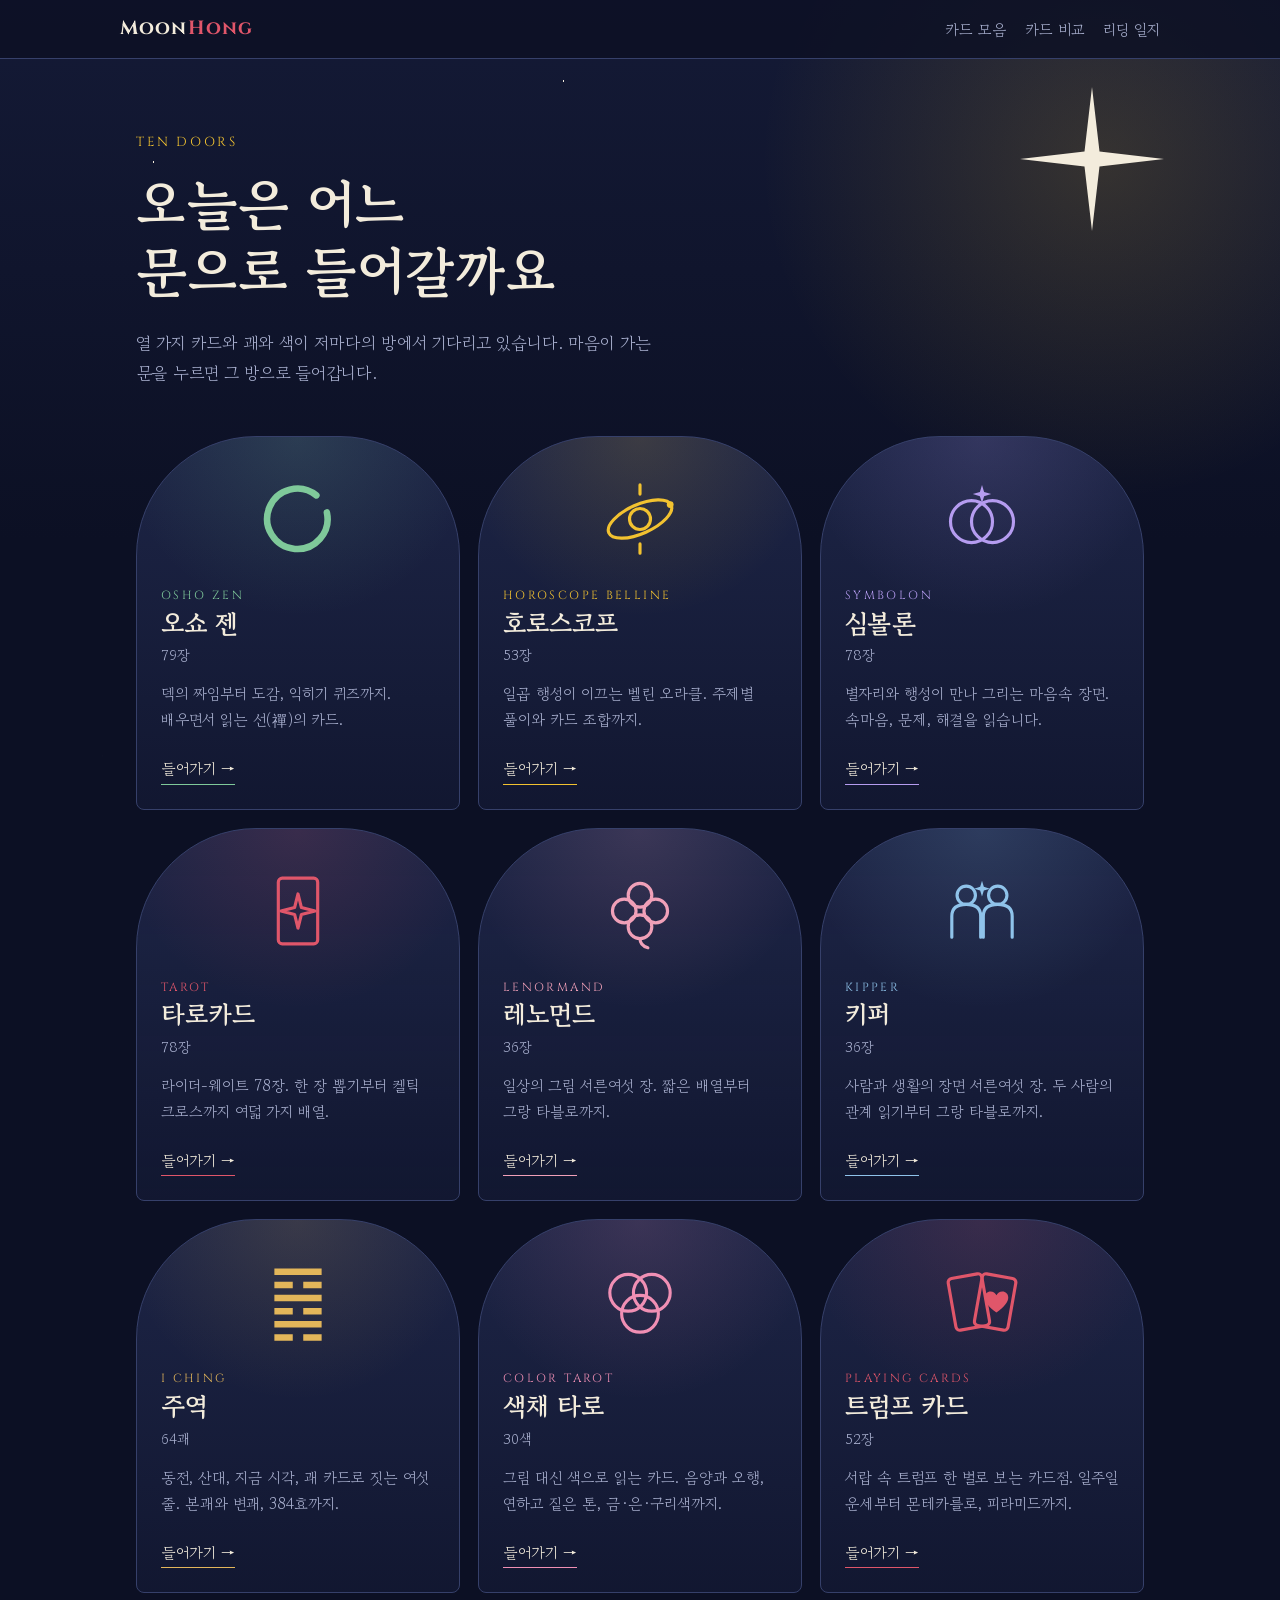
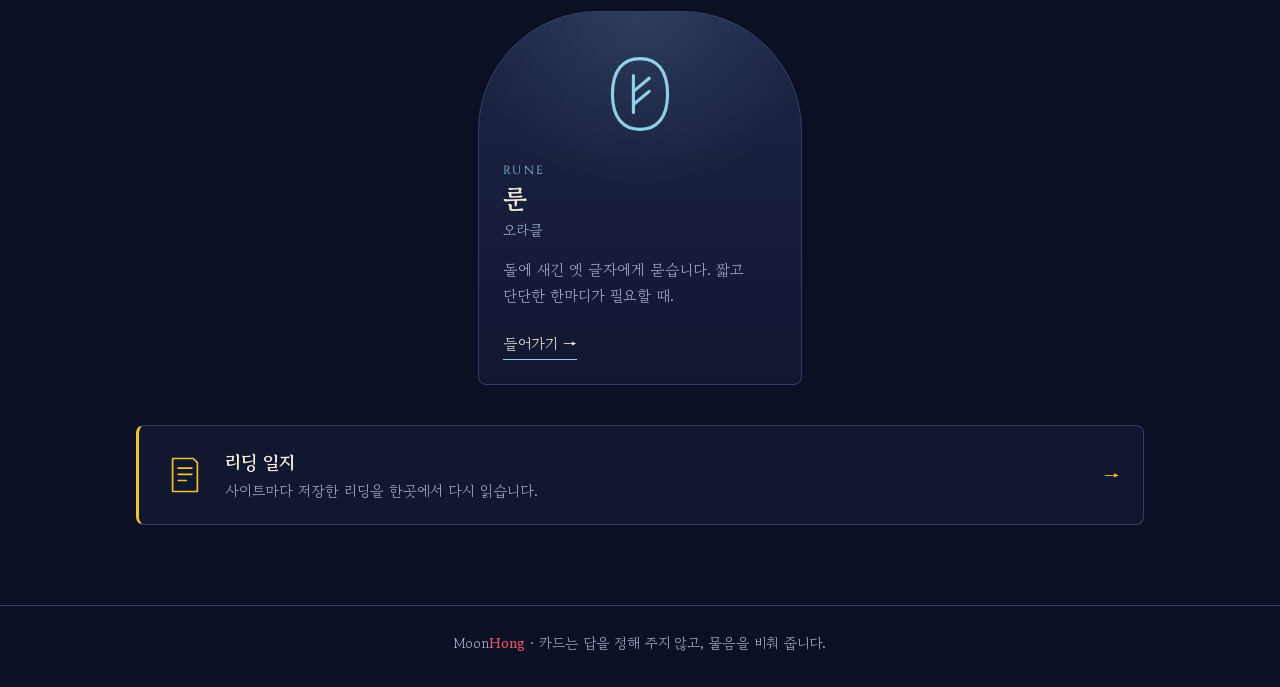
==== commit ffdab7de: "Add compare.html: one question, one card from each of 2-4 decks Pick two to four decks, draw one car" ====
--- a/index.html
+++ b/index.html
@@ -9,7 +9,7 @@
 <link rel="preconnect" href="https://fonts.googleapis.com">
 <link rel="preconnect" href="https://fonts.gstatic.com" crossorigin>
 <link href="https://fonts.googleapis.com/css2?family=Cinzel:wght@500;700&family=Gowun+Batang:wght@400;700&display=swap" rel="stylesheet">
-<link rel="stylesheet" href="style.css">
+<link rel="stylesheet" href="style.css?v=4">
 </head>
 <body>
 <div class="sky" aria-hidden="true"></div>
@@ -18,6 +18,7 @@
   <a class="brand" href="./">Moon<b>Hong</b></a>
   <nav aria-label="주요 메뉴">
     <a href="cards.html">카드 모음</a>
+    <a href="compare.html">카드 비교</a>
     <a href="journal.html">리딩 일지</a>
   </nav>
 </header>
@@ -28,6 +29,8 @@
     <h1>오늘은 어느 문으로 들어갈까요</h1>
     <p class="lead">열 가지 카드와 괘와 색이 저마다의 방에서 기다리고 있습니다. 마음이 가는 문을 누르면 그 방으로 들어갑니다.</p>
   </section>
+
+  <section class="today" id="today" aria-labelledby="todayTitle" hidden></section>
 
   <ul class="doors">
     <li>
@@ -184,5 +187,9 @@
 <footer class="foot">
   <p>Moon<b>Hong</b> · 카드는 답을 정해 주지 않고, 물음을 비춰 줍니다.</p>
 </footer>
+
+<script src="decks.js?v=4"></script>
+<script src="journal.js?v=4"></script>
+<script src="today.js?v=4"></script>
 </body>
 </html>
--- a/style.css
+++ b/style.css
@@ -220,6 +220,84 @@
 .sheet-kw { list-style: none; margin: 18px 0 24px; padding: 0; display: flex; flex-wrap: wrap; gap: 6px; }
 .sheet-kw li { padding: 3px 12px; font-size: .88rem; color: var(--mist); border: 1px solid var(--line); border-radius: 999px; }
 
+/* 카드 모음 × 리딩 일지 */
+.dc-count { margin-top: 4px; padding: 1px 9px; font-size: .74rem; color: var(--ink); background: var(--accent); border-radius: 999px; }
+.sheet-log { margin: 0 0 24px; padding-top: 18px; border-top: 1px solid var(--line); }
+.sheet-log h3 { margin: 0 0 10px; font-size: 1.05rem; }
+.sheet-log h3 span { margin-left: 6px; font-size: .85rem; font-weight: 400; color: var(--mist); }
+.sheet-log ol { list-style: none; margin: 0; padding: 0; display: flex; flex-direction: column; gap: 8px; }
+.sheet-log li a { display: grid; grid-template-columns: auto minmax(0, 1fr); gap: 2px 12px; padding: 10px 14px; text-decoration: none; border: 1px solid var(--line); border-radius: 6px; background: rgba(12, 16, 36, .5); }
+.sheet-log li a:hover { border-color: var(--star); }
+.sheet-log time { font-size: .82rem; color: var(--mist); }
+.sl-where { font-size: .88rem; color: var(--star); }
+.sl-q { grid-column: 1 / -1; font-size: .95rem; }
+.sl-more { display: inline-block; margin-top: 10px; font-size: .9rem; color: var(--mist); }
+.sheet-none { margin: 0; font-size: .92rem; color: var(--mist); }
+.entry.is-target { border-color: var(--accent); box-shadow: 0 0 0 1px var(--accent), 0 18px 40px -24px var(--accent); }
+
+/* ── 오늘의 카드 (허브 메인) ───────── */
+.today {
+  display: grid; grid-template-columns: 168px minmax(0, 1fr); gap: 28px; align-items: start; margin: 0 0 48px; padding: 26px;
+  border: 1px solid var(--line); border-left: 3px solid var(--accent); border-radius: 8px;
+  background: radial-gradient(circle at 0 0, color-mix(in srgb, var(--accent) 16%, transparent), transparent 60%), rgba(20, 26, 54, .7);
+}
+.today .art { margin: 0; }
+.today .no-art { font-size: 2.4rem; }
+.today .eyebrow { margin-bottom: 10px; }
+.today-deck { margin: 0; font-size: .95rem; color: var(--accent); }
+.today h2 { margin: 2px 0 12px; font-size: clamp(1.6rem, 4vw, 2.1rem); line-height: 1.3; }
+.today-meaning { margin: 0; max-width: 36em; line-height: 1.75; }
+.today .sheet-kw { margin: 14px 0 18px; }
+.today-actions { display: flex; flex-wrap: wrap; align-items: center; gap: 12px; }
+.solid { padding: 10px 26px; font: inherit; font-weight: 700; line-height: 1.3; color: var(--ink); background: var(--star); border: 1px solid var(--star); border-radius: 999px; cursor: pointer; }
+.solid:hover { filter: brightness(1.08); }
+.solid:disabled { opacity: .55; cursor: default; filter: none; }
+.today .notice { margin: 12px 0 0; min-height: 1.5em; }
+.today .notice a { color: var(--paper); text-underline-offset: 3px; }
+
+/* ── 카드 비교 ───────────────────── */
+.compare-setup { display: flex; flex-direction: column; gap: 28px; }
+.field { margin: 0; padding: 0; border: 0; min-width: 0; display: flex; flex-direction: column; gap: 12px; }
+.field label, .field legend { padding: 0; font-size: .95rem; color: var(--mist); }
+.field legend { margin-bottom: 12px; }
+.field legend span { opacity: .7; }
+.field input[type=text] { width: 100%; max-width: 34em; padding: 12px 2px; font: inherit; color: var(--paper); background: transparent; border: 0; border-bottom: 1px solid var(--line); }
+.field input[type=text]::placeholder { color: var(--mist); opacity: .55; }
+.field input[type=text]:focus { outline: 0; border-bottom-color: var(--star); }
+.deck-checks { display: flex; flex-wrap: wrap; gap: 10px; }
+.deck-check { position: relative; cursor: pointer; }
+.deck-check input { position: absolute; opacity: 0; inset: 0; margin: 0; cursor: pointer; }
+.deck-check span { display: inline-block; padding: 8px 18px; font-size: .95rem; border: 1px solid var(--line); border-radius: 999px; color: var(--mist); transition: border-color .2s, color .2s, background .2s; }
+.deck-check span::before { content: ""; display: inline-block; width: 8px; height: 8px; margin-right: 8px; vertical-align: middle; border-radius: 50%; background: var(--accent); opacity: .5; }
+.deck-check:hover span { color: var(--paper); }
+.deck-check input:checked + span { color: var(--paper); border-color: var(--accent); background: color-mix(in srgb, var(--accent) 16%, transparent); }
+.deck-check input:checked + span::before { opacity: 1; }
+.deck-check input:focus-visible + span { outline: 2px solid var(--star); outline-offset: 3px; }
+.deck-check input:disabled + span { opacity: .4; cursor: default; }
+.compare-actions { display: flex; flex-wrap: wrap; align-items: center; gap: 12px 16px; }
+.compare-actions .notice { margin: 0; min-height: 0; }
+.compare-result { margin-top: 64px; display: flex; flex-direction: column; gap: 24px; }
+.result-head h2 { margin: 0 0 6px; font-size: clamp(1.5rem, 3.6vw, 2rem); }
+.asked { margin: 0; font-size: 1.1rem; color: var(--star); }
+.compare-row { list-style: none; margin: 0; padding: 0; display: grid; grid-template-columns: repeat(var(--n, 3), minmax(0, 1fr)); gap: 18px; }
+.compare-card {
+  display: flex; flex-direction: column; padding: 20px 18px; border: 1px solid var(--line); border-top: 3px solid var(--accent); border-radius: 8px;
+  background: linear-gradient(180deg, rgba(31, 39, 74, .9), rgba(20, 26, 54, .7)); animation: rise .6s var(--d, 0ms) both;
+}
+.compare-card .art { max-width: 160px; margin: 0 auto 14px; }
+.compare-card .no-art { font-size: 2rem; }
+.compare-card .dc-deck { margin: 0; font-size: .85rem; }
+.compare-card h3 { margin: 2px 0 10px; font-size: 1.3rem; line-height: 1.35; }
+.cc-meaning { margin: 0; font-size: .95rem; line-height: 1.7; }
+.compare-card .sheet-kw { margin: 12px 0 14px; }
+.cc-link { margin-top: auto; font-size: .88rem; color: var(--mist); text-underline-offset: 3px; }
+.cc-link:hover { color: var(--paper); }
+#saveMsg a { color: var(--paper); text-underline-offset: 3px; }
+@keyframes rise { from { opacity: 0; transform: translateY(12px); } to { opacity: 1; transform: none; } }
+@media (max-width: 860px) { .compare-row { grid-template-columns: repeat(2, minmax(0, 1fr)); } }
+@media (max-width: 540px) { .compare-row { grid-template-columns: 1fr; } .compare-card .art { max-width: 120px; } }
+@media (prefers-reduced-motion: reduce) { .compare-card { animation: none; } }
+
 .foot { padding: 24px 16px 32px; text-align: center; font-size: .9rem; color: var(--mist); border-top: 1px solid var(--line); }
 .foot p { margin: 0; }
 
@@ -241,5 +319,7 @@
   .sheet-head { grid-template-columns: 92px minmax(0, 1fr); gap: 16px; }
   .top nav { gap: 14px; }
   .top nav a { font-size: .9rem; }
+  .today { grid-template-columns: 96px minmax(0, 1fr); gap: 18px; padding: 20px 18px; }
+  .today .no-art { font-size: 1.7rem; }
 }
 @media (prefers-reduced-motion: reduce) { .door, .enter i { transition: none; } .door:hover { transform: none; } }
